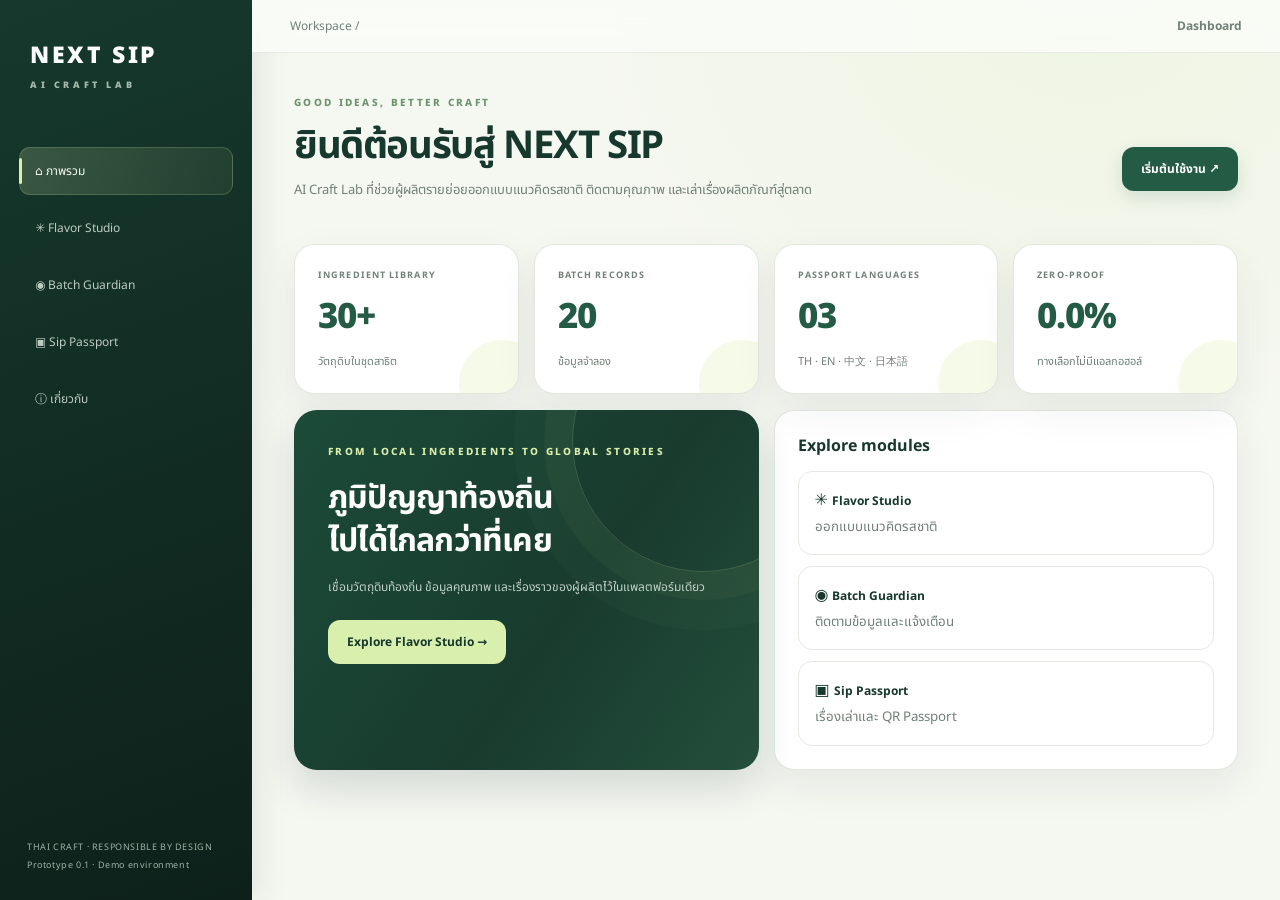
==== index.html @ 914b9687 "Load cloud-powered Batch Guardian module" ====
<!doctype html>
<html lang="th"><head><meta charset="utf-8"><meta name="viewport" content="width=device-width,initial-scale=1"><title>NEXT SIP — AI Craft Lab</title>
<style>
:root{--ink:#18352b;--green:#24513e;--lime:#d9edaa;--bg:#f3f5ef;--muted:#748178;--line:#e1e8df}*{box-sizing:border-box}body{margin:0;background:var(--bg);color:var(--ink);font-family:Inter,"Noto Sans Thai",system-ui,sans-serif}.layout{display:grid;grid-template-columns:230px 1fr;min-height:100vh}.side{background:#10251e;color:white;padding:26px 17px}.logo{font-weight:900;letter-spacing:2px;font-size:20px;padding:8px}.logo small{display:block;font-size:9px;color:#a7b9ad;letter-spacing:3px}.nav{margin-top:38px;display:grid;gap:8px}.nav button{border:0;background:none;color:#bdcbc1;text-align:left;padding:13px;border-radius:11px;cursor:pointer}.nav button.active,.nav button:hover{background:#29473a;color:white}.side p{font-size:10px;color:#8fa297;margin:60px 8px 0;line-height:1.8}.main{min-width:0}.top{padding:22px 34px;border-bottom:1px solid var(--line);background:#fafbf7;color:var(--muted);font-size:12px}.wrap{max-width:1250px;margin:auto;padding:32px}.page{display:none}.page.active{display:block}.eyebrow{font-size:10px;letter-spacing:2px;color:#789071;font-weight:800}.head{display:flex;justify-content:space-between;align-items:end;margin:8px 0 24px;gap:20px}.head h1{font-size:34px;margin:0;letter-spacing:-1px}.head p{font-size:12px;color:var(--muted);line-height:1.7}.btn{background:var(--green);color:white;border:0;border-radius:10px;padding:11px 16px;font-weight:700;font-size:12px;cursor:pointer}.btn.alt{background:white;color:var(--green);border:1px solid var(--line)}.grid{display:grid;gap:15px}.stats{grid-template-columns:repeat(4,1fr)}.two{grid-template-columns:1fr 1fr}.three{grid-template-columns:repeat(3,1fr)}.card{background:white;border:1px solid var(--line);border-radius:17px;padding:20px;box-shadow:0 10px 30px #173a2b08}.num{font-size:30px;font-weight:850;margin:9px 0}.muted{color:var(--muted);font-size:11px}.hero{background:#193d30;color:white;padding:28px;border-radius:18px;min-height:220px}.hero h2{font-size:28px;line-height:1.35}.hero p{color:#c2d1c7;font-size:12px;line-height:1.8}.hero .btn{background:var(--lime);color:var(--ink)}.modules{display:grid;gap:10px}.module{padding:14px;border:1px solid var(--line);border-radius:13px;cursor:pointer}.module b{font-size:13px}.module small{display:block;color:var(--muted);margin-top:5px}.field{display:grid;gap:7px;margin:13px 0}.field label{font-size:11px;font-weight:700}.field input,.field select,.field textarea{padding:11px;border:1px solid var(--line);border-radius:9px;background:#fbfcf9;font:inherit;font-size:12px;width:100%}.chips{display:flex;flex-wrap:wrap;gap:7px}.chip{border:1px solid var(--line);border-radius:30px;background:white;padding:8px 11px;font-size:11px;cursor:pointer}.chip.on{background:#eaf3df;border-color:#a8c58e}.concept{border:1px solid var(--line);border-radius:14px;padding:16px;background:white}.concept h3{margin:10px 0}.tag{font-size:9px;background:#eef4e8;color:#456447;padding:5px 8px;border-radius:20px}.note{background:#faf5e8;border:1px solid #eee2c3;border-radius:10px;padding:12px;font-size:10px;line-height:1.7;color:#76643b;margin-top:13px}.table{width:100%;border-collapse:collapse;font-size:11px}.table th,.table td{padding:12px 8px;border-bottom:1px solid var(--line);text-align:left}.table th{color:var(--muted)}.ok,.warn{border-radius:20px;padding:5px 8px;font-size:9px}.ok{background:#e7f3e5;color:#376b3c}.warn{background:#fff0dd;color:#966327}.radar{width:100%;max-width:320px}.passport{max-width:480px;border:1px solid var(--line);border-radius:16px;overflow:hidden;background:white}.cover{background:#193d30;color:white;padding:24px}.body{padding:20px}.qr{width:125px;height:125px}.result{margin-top:12px;padding:13px;border-radius:10px;font-size:11px;line-height:1.7}.bad{background:#fff0e8;color:#934b31}.good{background:#e9f4e6;color:#37663b}
@media(max-width:850px){.layout{grid-template-columns:1fr}.side{padding:12px 15px}.nav{display:flex;flex-wrap:wrap;margin-top:10px}.nav button{padding:9px;font-size:11px}.side p{display:none}.wrap{padding:22px 15px}.stats{grid-template-columns:repeat(2,1fr)}.two,.three{grid-template-columns:1fr}.head{display:block}.head h1{font-size:28px}}@media(max-width:450px){.top{padding:15px}.num{font-size:24px}}
</style><link rel="stylesheet" href="style.css"></head><body><div class="layout"><aside class="side"><div class="logo">NEXT SIP<small>AI CRAFT LAB</small></div><nav class="nav"><button class="active" data-page="home">⌂ ภาพรวม</button><button data-page="flavor">✳ Flavor Studio</button><button data-page="batch">◉ Batch Guardian</button><button data-page="passport">▣ Sip Passport</button><button data-page="about">ⓘ เกี่ยวกับ</button></nav><p>THAI CRAFT · RESPONSIBLE BY DESIGN<br>Prototype 0.1 · Demo environment</p></aside><main class="main"><div class="top">Workspace / <b id="crumb">Dashboard</b></div><div class="wrap">
<section class="page active" id="home"><div class="eyebrow">GOOD IDEAS, BETTER CRAFT</div><div class="head"><div><h1>ยินดีต้อนรับสู่ NEXT SIP</h1><p>AI Craft Lab ที่ช่วยผู้ผลิตรายย่อยออกแบบแนวคิดรสชาติ ติดตามคุณภาพ และเล่าเรื่องผลิตภัณฑ์สู่ตลาด</p></div><button class="btn" onclick="go('flavor')">เริ่มต้นใช้งาน ↗</button></div><div class="grid stats"><div class="card"><div class="muted">Ingredient library</div><div class="num">30+</div><div class="muted">วัตถุดิบในชุดสาธิต</div></div><div class="card"><div class="muted">Batch records</div><div class="num">20</div><div class="muted">ข้อมูลจำลอง</div></div><div class="card"><div class="muted">Passport languages</div><div class="num">03</div><div class="muted">TH · EN · 中文 · 日本語</div></div><div class="card"><div class="muted">Zero-proof</div><div class="num">0.0%</div><div class="muted">ทางเลือกไม่มีแอลกอฮอล์</div></div></div><div class="grid two" style="margin-top:16px"><div class="hero"><div class="eyebrow" style="color:#d9edaa">FROM LOCAL INGREDIENTS TO GLOBAL STORIES</div><h2>ภูมิปัญญาท้องถิ่น<br>ไปได้ไกลกว่าที่เคย</h2><p>เชื่อมวัตถุดิบท้องถิ่น ข้อมูลคุณภาพ และเรื่องราวของผู้ผลิตไว้ในแพลตฟอร์มเดียว</p><button class="btn" onclick="go('flavor')">Explore Flavor Studio →</button></div><div class="card"><b>Explore modules</b><div class="modules" style="margin-top:13px"><div class="module" onclick="go('flavor')">✳ <b>Flavor Studio</b><small>ออกแบบแนวคิดรสชาติ</small></div><div class="module" onclick="go('batch')">◉ <b>Batch Guardian</b><small>ติดตามข้อมูลและแจ้งเตือน</small></div><div class="module" onclick="go('passport')">▣ <b>Sip Passport</b><small>เรื่องเล่าและ QR Passport</small></div></div></div></div></section>
<section class="page" id="flavor"><div class="eyebrow">01 / AI FLAVOR DESIGNER</div><div class="head"><div><h1>Flavor Studio</h1><p>เลือกวัตถุดิบท้องถิ่นและตลาดเป้าหมาย เพื่อสำรวจแนวคิดรสชาติ 3 รูปแบบ</p></div></div><div class="grid two"><div class="card"><b>① เลือกวัตถุดิบ</b><p class="muted">เลือกได้หลายรายการ</p><div class="chips" id="ingredients"></div><div class="field"><label>ตลาดเป้าหมาย</label><select id="market"><option>โรงแรมและร้านอาหารพรีเมียม</option><option>นักท่องเที่ยวต่างชาติ</option><option>ผู้สนใจเครื่องดื่ม Zero-proof</option><option>ร้าน Craft และ Specialty</option></select></div><div class="field"><label>คาแรกเตอร์รสชาติ (ไม่บังคับ)</label><input id="goal" placeholder="เช่น สดชื่น หอมสมุนไพร"></div><button class="btn" id="generate">สร้าง 3 Flavor Concepts</button><div class="note">นี่คือการจำลองแนวคิดด้วยกฎและข้อมูลตัวอย่าง ยังไม่ได้เชื่อม FlavorDB หรือ LLM และไม่ใช่สูตรสำหรับการผลิต</div></div><div class="card"><b>Flavor Radar</b><p class="muted">มิติรสชาติของ Concept ที่เลือก</p><div id="radar" style="text-align:center;padding:18px">สร้าง Concept เพื่อดู Radar</div></div></div><div class="grid three" id="concepts" style="margin-top:15px"></div>
<div class="card" id="savedFlavor" style="margin-top:15px"><div style="display:flex;justify-content:space-between;gap:12px;align-items:center;flex-wrap:wrap"><div><b>My Flavor Library</b><p class="muted">แนวคิดรสชาติที่คุณบันทึกไว้ในบัญชี NEXT SIP</p></div><span class="tag" id="flavorCloudStatus">กำลังเชื่อมต่อ Cloud...</span></div><div id="savedFlavorList" class="grid three" style="margin-top:14px"><p class="muted">กำลังโหลดข้อมูล...</p></div><p class="muted" id="flavorSaveMessage" aria-live="polite" style="margin-top:10px"></p></div></section>
<section class="page" id="batch"><div class="eyebrow">02 / FERMENTATION COPILOT</div><div class="head"><div><h1>Batch Guardian</h1><p>สร้างรอบการผลิต บันทึกข้อมูลคุณภาพ และติดตามประวัติของแต่ละ Batch</p><p id="batchCloudStatus" class="muted">กำลังเชื่อมต่อ Supabase Cloud...</p></div><button class="btn" id="showCreateBatch">＋ สร้าง Batch ใหม่</button></div>
<div class="grid stats"><div class="card"><div class="muted">Batch ทั้งหมด</div><div class="num" id="batchTotal">0</div><div class="muted">รอบการผลิตที่บันทึกในอุปกรณ์นี้</div></div><div class="card"><div class="muted">กำลังดำเนินการ</div><div class="num" id="batchActive">0</div></div><div class="card"><div class="muted">ต้องตรวจสอบ</div><div class="num" id="batchFlagged">0</div></div><div class="card"><div class="muted">การจัดเก็บ</div><div class="num" style="font-size:18px">Cloud</div><div class="muted">Supabase · บัญชีผู้ใช้</div></div></div>
<div class="grid two" style="margin-top:15px">
<div class="card" id="createPanel" hidden><b>สร้างรอบการผลิตใหม่</b><p class="muted">Batch ID จะถูกสร้างให้อัตโนมัติเมื่อบันทึก</p><form id="createBatchForm">
<div class="field"><label for="batchProduct">ชื่อผลิตภัณฑ์ *</label><input id="batchProduct" required maxlength="100" placeholder="เช่น น้ำตาลโตนดหมัก"></div>
<div class="field"><label for="batchRecipe">สูตร / รุ่นสูตร</label><input id="batchRecipe" maxlength="100" placeholder="เช่น สูตรทดลอง A"></div>
<div class="field"><label for="batchDate">วันที่เริ่มผลิต *</label><input id="batchDate" type="date" required></div>
<div class="field"><label for="batchOwner">ผู้รับผิดชอบ</label><input id="batchOwner" maxlength="80" placeholder="ชื่อผู้บันทึก"></div>
<button class="btn" type="submit">บันทึกและสร้าง Batch ID</button> <button class="btn alt" type="button" id="cancelCreate">ยกเลิก</button>
</form></div>
<div class="card" id="recordPanel"><b>บันทึกค่าการผลิต</b><p class="muted">เลือก Batch แล้วกรอกค่าที่วัดได้จริง</p><form id="recordForm">
<div class="field"><label for="recordBatch">Batch ที่ต้องการบันทึก *</label><select id="recordBatch" required><option value="">ยังไม่มี Batch — สร้าง Batch ก่อน</option></select></div>
<div class="field"><label for="recordPH">pH</label><input id="recordPH" type="number" min="0" max="14" step="0.01" placeholder="เช่น 3.65"></div>
<div class="field"><label for="recordBrix">°Brix</label><input id="recordBrix" type="number" min="0" max="100" step="0.1" placeholder="เช่น 12.5"></div>
<div class="field"><label for="recordTemp">อุณหภูมิ (°C)</label><input id="recordTemp" type="number" min="-20" max="100" step="0.1" placeholder="เช่น 28.0"></div>
<div class="field"><label for="recordNote">หมายเหตุ / สิ่งที่สังเกตพบ</label><textarea id="recordNote" rows="2" maxlength="500" placeholder="บันทึกสิ่งที่พบระหว่างการผลิต"></textarea></div>
<label style="font-size:11px;display:flex;gap:8px;align-items:center;margin:10px 0"><input id="recordFlag" type="checkbox"> ทำเครื่องหมายว่า Batch นี้ต้องตรวจสอบเพิ่มเติม</label>
<button class="btn" type="submit">บันทึกค่าการวัด</button></form></div></div>
<div class="card" style="margin-top:15px"><div style="display:flex;justify-content:space-between;gap:12px;align-items:center;flex-wrap:wrap"><div><b>รายการ Batch</b><p class="muted">เลือก Batch เพื่อดูข้อมูลและประวัติการวัด</p></div><div class="field" style="min-width:160px;margin:0"><select id="batchFilter"><option value="all">ทุกสถานะ</option><option value="active">กำลังดำเนินการ</option><option value="completed">เสร็จสิ้น</option><option value="flagged">ต้องตรวจสอบ</option></select></div></div><div style="overflow:auto;margin-top:12px"><table class="table"><thead><tr><th>Batch ID</th><th>ผลิตภัณฑ์</th><th>วันที่เริ่ม</th><th>pH ล่าสุด</th><th>°Brix ล่าสุด</th><th>อุณหภูมิล่าสุด</th><th>สถานะ</th><th>ดูข้อมูล</th></tr></thead><tbody id="rows"></tbody></table></div><div id="emptyBatches" class="note">ยังไม่มีข้อมูล Batch เริ่มต้นโดยกด “สร้าง Batch ใหม่” ข้อมูลจะถูกบันทึกบน Supabase Cloud</div></div>
<div class="grid two" style="margin-top:15px"><div class="card"><b>ประวัติค่าที่บันทึก</b><p class="muted" id="historyTitle">เลือก Batch จากรายการเพื่อดูประวัติ</p><div style="overflow:auto"><table class="table"><thead><tr><th>วันและเวลา</th><th>pH</th><th>°Brix</th><th>°C</th><th>หมายเหตุ</th></tr></thead><tbody id="historyRows"></tbody></table></div></div><div class="card"><b>Batch details</b><div id="batchDetails" class="muted" style="margin-top:12px">ยังไม่ได้เลือก Batch</div><div id="batchActions" style="margin-top:12px"></div></div></div>
<div class="note">ข้อมูลจะคงอยู่ในเบราว์เซอร์และอุปกรณ์นี้เท่านั้น ยังไม่มีระบบบัญชีผู้ใช้หรือฐานข้อมูล Cloud จึงไม่ควรใช้เป็นบันทึกการผลิตหลัก จนกว่าจะเชื่อมต่อ Supabase และกำหนดสิทธิ์ผู้ใช้ การแจ้งเตือนในรุ่นนี้อาศัยการทำเครื่องหมายโดยผู้ใช้ ไม่ใช่ AI และไม่ใช่การรับรองความปลอดภัยของผลิตภัณฑ์</div></section>
<section class="page" id="passport"><div class="eyebrow">03 / STORY · TRACEABILITY · B2B</div><div class="head"><div><h1>Sip Passport</h1><p>สร้างหน้าข้อมูลผลิตภัณฑ์ดิจิทัลหลายภาษา พร้อม QR ตัวอย่าง</p></div></div><div class="grid two"><div class="card"><b>Product information</b><div class="field"><label>ชื่อผลิตภัณฑ์</label><input id="pname" value="Toddy Zero"></div><div class="field"><label>แหล่งผลิต</label><input id="origin" value="เพชรบุรี ประเทศไทย"></div><div class="field"><label>วัตถุดิบ</label><input id="pingredients" value="น้ำตาลโตนด, ตะไคร้, ผิวมะกรูด"></div><div class="field"><label>Batch reference</label><input id="pref" value="DEMO-014"></div><div class="field"><label>เรื่องราวผลิตภัณฑ์</label><textarea id="story" rows="4">แนวคิดผลิตภัณฑ์ที่ได้รับแรงบันดาลใจจากวัตถุดิบท้องถิ่นเพชรบุรี ถ่ายทอดกลิ่นหอมของตาลโตนดและสมุนไพรไทย</textarea></div><button class="btn" id="make">อัปเดต Passport</button></div><div><div class="chips" id="languages"><button class="chip on" data-lang="th">ไทย</button><button class="chip" data-lang="en">English</button><button class="chip" data-lang="zh">中文</button><button class="chip" data-lang="ja">日本語</button></div><div class="passport" style="margin-top:12px"><div class="cover"><div class="eyebrow" style="color:#d9edaa">THAI CRAFT · DIGITAL PASSPORT</div><h2 id="vname">Toddy Zero</h2><span id="vorigin">เพชรบุรี ประเทศไทย</span></div><div class="body"><div style="display:flex;justify-content:space-between;gap:10px;align-items:center"><div><div class="muted" id="ilabel">วัตถุดิบ</div><p id="ving">น้ำตาลโตนด, ตะไคร้, ผิวมะกรูด</p><div class="muted" id="blabel">รหัส Batch</div><b id="vref">DEMO-014</b></div><img class="qr" id="qr" alt="QR preview"></div><hr style="border:0;border-top:1px solid #e1e8df;margin:16px 0"><div class="muted">OUR STORY</div><p id="vstory" style="font-size:12px;line-height:1.8"></p></div></div><p class="muted">QR นี้เป็น URL ตัวอย่าง ต้องเผยแพร่หน้า Passport จริงก่อนนำไปใช้</p></div></div><div class="card" style="margin-top:15px"><b>Compliance Guard</b><p class="muted">ตรวจคำเชิญชวนให้ดื่มและการกล่าวอ้างสุขภาพเบื้องต้น</p><div class="field"><label>ข้อความที่ต้องการตรวจ</label><textarea id="guardText" rows="3">เครื่องดื่มสูตรพิเศษ ดื่มแล้วสุขภาพดี ชวนเพื่อนมาดื่มกัน</textarea></div><button class="btn" id="check">ตรวจข้อความ</button><div id="guardResult"></div><div class="note">ระบบนี้ใช้ keyword screening เท่านั้น ไม่ใช่คำรับรองทางกฎหมาย ควรให้ผู้เชี่ยวชาญตรวจสอบก่อนเผยแพร่</div></div></section>
<section class="page" id="about"><div class="eyebrow">ABOUT NEXT SIP</div><div class="head"><div><h1>AI Craft Lab for Thai Makers</h1><p>เครื่องมือดิจิทัลเพื่อช่วยผู้ผลิตรายย่อยด้านแนวคิดผลิตภัณฑ์ ข้อมูลคุณภาพ และการสื่อสารกับผู้ซื้อ</p></div></div><div class="grid two"><div class="card"><h2>Our mission</h2><p class="muted">เปลี่ยนความรู้เฉพาะทางให้เข้าถึงได้ง่ายขึ้น เชื่อมวัตถุดิบท้องถิ่น ข้อมูลกระบวนการ และเรื่องราวของผู้ผลิต</p></div><div class="card"><h2>Responsible by design</h2><p class="muted">AI ช่วยเสนอ มนุษย์เป็นผู้ตัดสินใจ ไม่ใช้แทนผู้เชี่ยวชาญหรือผลตรวจแล็บ และไม่สร้างข้อความเชิญชวนให้ดื่ม</p></div></div><div class="card" style="margin-top:15px"><b>Prototype status</b><ul class="muted" style="line-height:2.2"><li>Flavor Studio — rule-based demo + radar</li><li>Batch Guardian — สร้าง Batch ID อัตโนมัติ + บันทึกค่าจากผู้ใช้ใน Browser</li><li>Sip Passport — multilingual preview + QR demo</li><li>Compliance Guard — keyword screening</li></ul><div class="note">ยังไม่ได้เชื่อม LLM, RAG, FlavorDB, ML, Supabase, LINE OA หรือ IoT จริง ข้อมูล Batch รุ่นนี้เก็บเฉพาะใน Browser</div></div></section>
</div></main></div>
<script>
const $=s=>document.querySelector(s);function go(id){document.querySelectorAll(".page").forEach(x=>x.classList.toggle("active",x.id===id));document.querySelectorAll("[data-page]").forEach(x=>x.classList.toggle("active",x.dataset.page===id));$("#crumb").textContent=({home:"Dashboard",flavor:"Flavor Studio",batch:"Batch Guardian",passport:"Sip Passport",about:"About"})[id];window.scrollTo(0,0)}document.querySelectorAll("[data-page]").forEach(x=>x.onclick=()=>go(x.dataset.page));
const items=["น้ำตาลโตนด","ข้าวเหนียว","ตะไคร้","ผิวมะกรูด","มะม่วง","สับปะรด","กระเจี๊ยบ","ขิง","ใบเตย","มะพร้าว","ลิ้นจี่","มะขาม"];let chosen=new Set(["น้ำตาลโตนด","ตะไคร้","ผิวมะกรูด"]),cs=[];function drawItems(){$("#ingredients").innerHTML=items.map(x=>'<button class="chip '+(chosen.has(x)?"on":"")+'" data-i="'+x+'">'+x+"</button>").join("");document.querySelectorAll("[data-i]").forEach(b=>b.onclick=()=>{chosen.has(b.dataset.i)?chosen.delete(b.dataset.i):chosen.add(b.dataset.i);drawItems()})}drawItems();
const dims={"น้ำตาลโตนด":[2,2,1,5,1,1],"ข้าวเหนียว":[1,1,1,3,1,1],"ตะไคร้":[1,2,5,1,3,2],"ผิวมะกรูด":[2,2,5,1,3,2],"มะม่วง":[5,1,1,4,3,1],"สับปะรด":[5,1,1,3,5,1],"กระเจี๊ยบ":[2,2,1,2,5,1],"ขิง":[1,1,4,1,2,5],"ใบเตย":[1,5,3,3,1,1],"มะพร้าว":[2,1,1,4,1,1],"ลิ้นจี่":[5,4,1,4,2,1],"มะขาม":[2,1,1,2,5,1]};
function radar(v){let labels=["Fruity","Floral","Herbal","Sweet","Acidic","Spicy"],cx=150,cy=100,r=72,s='<svg class="radar" viewBox="0 0 300 205">';for(let n=1;n<=5;n++){let p=labels.map((_,i)=>{let a=(-90+i*60)*Math.PI/180;return (cx+Math.cos(a)*r*n/5)+","+(cy+Math.sin(a)*r*n/5)}).join(" ");s+='<polygon points="'+p+'" fill="none" stroke="#dfe7dc"/>'}let p=v.map((x,i)=>{let a=(-90+i*60)*Math.PI/180;return (cx+Math.cos(a)*r*x/5)+","+(cy+Math.sin(a)*r*x/5)}).join(" ");s+='<polygon points="'+p+'" fill="#a8c98a66" stroke="#4d8054" stroke-width="2"/>';labels.forEach((x,i)=>{let a=(-90+i*60)*Math.PI/180;s+='<text x="'+(cx+Math.cos(a)*r*1.25)+'" y="'+(cy+Math.sin(a)*r*1.25)+'" text-anchor="middle" font-size="9" fill="#718078">'+x+"</text>"});return s+"</svg>"}
$("#generate").onclick=()=>{if(!chosen.size)return alert("เลือกวัตถุดิบก่อนครับ");let base=[0,0,0,0,0,0];[...chosen].forEach(x=>(dims[x]||[2,2,2,2,2,2]).forEach((n,i)=>base[i]+=n));base=base.map(x=>Math.max(1,Math.min(5,Math.round(x/chosen.size))));let vs=[["Local Signature","FULL CONCEPT","คงเอกลักษณ์วัตถุดิบและสำรวจความสมดุล",[0,0,0,0,0,0]],["Bright & Balanced","LOW-INTENSITY CONCEPT","เน้นความสดชื่นและความสมดุลของกลิ่น",[1,0,0,-1,1,0]],["Botanical Zero","ZERO-PROOF CONCEPT","เน้นมิติสมุนไพรและความเปรี้ยวในแนวคิดไม่มีแอลกอฮอล์",[0,1,1,-1,1,0]]];cs=vs.map(v=>({...v,score:base.map((n,i)=>Math.max(1,Math.min(5,n+v[3][i])))}));window.NEXTSIP_FLAVOR_CONCEPTS=cs;window.NEXTSIP_FLAVOR_INGREDIENTS=[...chosen];$("#concepts").innerHTML=cs.map((c,i)=>'<div class="concept"><span class="tag">'+c[1]+'</span><h3>'+c[0]+'</h3><p class="muted">'+c[2]+'</p><p class="muted">วัตถุดิบ: '+[...chosen].join(" · ")+'</p><button class="btn alt" onclick="showRadar('+i+')">ดู Flavor Radar</button> <button class="btn" type="button" data-save-concept="'+i+'">บันทึกแนวคิด</button></div>').join("");showRadar(0)};function showRadar(i){$("#radar").innerHTML=radar(cs[i].score)+'<p class="muted">Concept: '+cs[i][0]+"</p>"}
// Batch Guardian is powered by batch-guardian.js and Supabase Cloud.
 function passport(){let name=$("#pname").value,origin=$("#origin").value,ing=$("#pingredients").value,ref=$("#pref").value;$("#vname").textContent=name;$("#vorigin").textContent=origin;$("#ving").textContent=ing;$("#vref").textContent=ref;$("#vstory").textContent=$("#story").value;let url="https://nextsip.example/passport?product="+encodeURIComponent(name)+"&batch="+encodeURIComponent(ref);$("#qr").src="https://api.qrserver.com/v1/create-qr-code/?size=160x160&data="+encodeURIComponent(url)}$("#make").onclick=passport;passport();
let lang={th:["วัตถุดิบ","รหัส Batch","เพชรบุรี ประเทศไทย","แนวคิดผลิตภัณฑ์ที่ได้รับแรงบันดาลใจจากวัตถุดิบท้องถิ่น ถ่ายทอดเอกลักษณ์ของชุมชนและแหล่งผลิต"],en:["Ingredients","Batch reference","Phetchaburi, Thailand","A product concept inspired by local ingredients, highlighting its community and place of origin."],zh:["原料","批次编号","泰国碧武里府","灵感来自当地食材的产品概念，展现社区特色与产地故事。"],ja:["原材料","バッチ番号","タイ・ペッチャブリー","地域の食材から着想を得た製品コンセプト。地域と産地の個性を伝えます。"]};document.querySelectorAll("[data-lang]").forEach(b=>b.onclick=()=>{document.querySelectorAll("[data-lang]").forEach(x=>x.classList.toggle("on",x===b));let t=lang[b.dataset.lang];$("#ilabel").textContent=t[0];$("#blabel").textContent=t[1];$("#vorigin").textContent=t[2];$("#vstory").textContent=t[3]});
$("#check").onclick=()=>{let s=$("#guardText").value.toLowerCase(),drink=["ชวนดื่ม","ดื่มกัน","ดื่มเลย","ดื่มแล้ว","drink now","come drink"].some(x=>s.includes(x)),health=["สุขภาพดี","รักษาโรค","ป้องกันโรค","ลดน้ำหนัก","cure","health benefit","detox"].some(x=>s.includes(x)),a=[];if(drink)a.push("พบถ้อยคำที่อาจเชิญชวนให้ดื่ม");if(health)a.push("พบถ้อยคำที่อาจกล่าวอ้างด้านสุขภาพ");$("#guardResult").className="result "+(a.length?"bad":"good");$("#guardResult").innerHTML=a.length?"<b>ควรตรวจสอบก่อนเผยแพร่</b><br>"+a.join("<br>")+"<br>พิจารณาใช้ข้อความข้อเท็จจริงเกี่ยวกับวัตถุดิบและแหล่งผลิต":"ไม่พบคำสำคัญตามกฎพื้นฐาน แต่ไม่ได้รับรองว่าถูกกฎหมาย ควรตรวจทานก่อนเผยแพร่"};
</script><script type="module" src="./flavor-studio.js"></script><script type="module" src="./app-auth.js"></script></body></html>
---- style.css ----
/* NEXT SIP — visual system */
@import url('https://fonts.googleapis.com/css2?family=DM+Sans:wght@400;500;600;700;800&family=Noto+Sans+Thai:wght@400;500;600;700;800&display=swap');

:root {
  --ink:#17382d; --green:#245b45; --green-2:#39785a; --lime:#d9efad;
  --bg:#f5f7f1; --muted:#718078; --line:#e4eae1; --surface:#fff;
  --shadow:0 16px 42px rgba(25,61,46,.07); --radius:20px;
}
html { scroll-behavior:smooth; }
body { background:radial-gradient(ellipse at 85% 0%,rgba(217,239,173,.22),transparent 34%),var(--bg); }
button,input,select,textarea { font-family:inherit; }
button { transition:transform .18s ease,box-shadow .18s ease,background .18s ease,border-color .18s ease; }
button:focus-visible,input:focus-visible,select:focus-visible,textarea:focus-visible { outline:3px solid rgba(111,159,105,.3); outline-offset:2px; }
.layout { grid-template-columns:252px minmax(0,1fr); }
.side {
  position:sticky; top:0; height:100vh; padding:30px 19px;
  background:linear-gradient(160deg,#16392d 0%,#10271f 72%,#0d211a 100%);
  box-shadow:8px 0 32px rgba(13,33,26,.08);
}
.logo { font-size:23px; letter-spacing:2.6px; padding:9px 11px; }
.logo small { margin-top:5px; font-size:9px; letter-spacing:3.6px; }
.nav { margin-top:46px; gap:9px; }
.nav button { position:relative; padding:14px 15px; font-size:12px; border:1px solid transparent; transition:all .2s ease; }
.nav button:hover { background:rgba(255,255,255,.09); transform:translateX(3px); }
.nav button.active { color:#f5f9f2; background:linear-gradient(100deg,rgba(217,239,173,.19),rgba(217,239,173,.07)); border-color:rgba(217,239,173,.18); }
.nav button.active:before { content:""; position:absolute; left:-1px; top:10px; bottom:10px; width:3px; border-radius:5px; background:var(--lime); }
.side p { margin:0; position:absolute; left:27px; bottom:26px; font-size:9px; letter-spacing:.6px; line-height:2; color:#9eb2a5; }
.top { position:sticky; top:0; z-index:5; padding:17px 38px; background:rgba(250,252,247,.88); backdrop-filter:blur(14px); border-bottom:1px solid rgba(225,232,223,.8); }
.wrap { max-width:1360px; padding:42px 42px 64px; }
.eyebrow { letter-spacing:2.3px; font-size:10px; color:#6d936d; }
.head { margin:12px 0 28px; align-items:center; }
.head h1 { font-size:clamp(29px,3vw,40px); letter-spacing:-1.4px; line-height:1.2; }
.head p { max-width:670px; font-size:13px; line-height:1.9; margin-top:9px; }
.btn { border-radius:12px; padding:13px 19px; box-shadow:0 7px 18px rgba(36,91,69,.15); }
.btn:hover { transform:translateY(-2px); box-shadow:0 10px 22px rgba(36,91,69,.2); background:var(--green-2); }
.btn.alt { box-shadow:none; }
.btn.alt:hover { background:#f1f6ed; border-color:#b9cdb2; color:var(--green); }
.card { border:1px solid rgba(222,231,220,.9); border-radius:var(--radius); padding:23px; box-shadow:var(--shadow); transition:transform .2s ease,box-shadow .2s ease; }
.card:hover { box-shadow:0 19px 46px rgba(25,61,46,.1); }
.stats .card { position:relative; overflow:hidden; min-height:133px; }
.stats .card:after { content:""; position:absolute; width:86px; height:86px; right:-27px; bottom:-33px; border-radius:50%; background:rgba(217,239,173,.28); }
.stats .muted:first-child { text-transform:uppercase; letter-spacing:1.1px; font-size:9px; font-weight:700; }
.num { color:var(--green); font-size:35px; letter-spacing:-1px; }
.hero { position:relative; overflow:hidden; border-radius:23px; padding:34px; min-height:270px; background:linear-gradient(125deg,#1c4b38 0%,#183b2e 58%,#244f3b 100%); box-shadow:0 18px 38px rgba(23,56,45,.15); }
.hero:after { content:""; position:absolute; width:260px; height:260px; right:-75px; top:-100px; border:1px solid rgba(217,239,173,.18); border-radius:50%; box-shadow:0 0 0 28px rgba(217,239,173,.035),0 0 0 58px rgba(217,239,173,.025); }
.hero h2 { position:relative; z-index:1; font-size:clamp(26px,2.5vw,34px); letter-spacing:-.8px; margin:17px 0 10px; }
.hero p { position:relative; z-index:1; max-width:460px; font-size:12px; line-height:2; }
.hero .btn { position:relative; z-index:1; margin-top:9px; box-shadow:none; }
.hero .btn:hover { background:#e7f5ce; }
.modules { gap:11px; }
.module { padding:16px; border-radius:14px; transition:all .2s ease; }
.module:hover { border-color:#b9cdb2; background:#fbfdf8; transform:translateY(-2px); }
.module b { font-size:12px; }
.module small { line-height:1.6; }
.field { margin:16px 0; gap:8px; }
.field label { font-size:11px; color:#41594c; }
.field input,.field select,.field textarea { padding:13px 14px; border-radius:11px; border-color:#dfe7dc; background:#fbfcf9; color:var(--ink); font-size:12px; transition:border-color .2s,box-shadow .2s; }
.field input:focus,.field select:focus,.field textarea:focus { border-color:#8eb28a; box-shadow:0 0 0 4px rgba(142,178,138,.12); outline:0; }
.chips { gap:8px; }
.chip { padding:9px 13px; border-radius:999px; border-color:#e0e8dd; color:#486153; font-size:11px; }
.chip:hover { border-color:#a9c59d; background:#f5f9ef; }
.chip.on { background:#eaf3df; border-color:#a9c59d; color:#28563e; box-shadow:inset 0 0 0 1px rgba(169,197,157,.2); }
.concept { padding:19px; border-radius:17px; box-shadow:0 10px 26px rgba(25,61,46,.05); transition:transform .2s,box-shadow .2s; }
.concept:hover { transform:translateY(-4px); box-shadow:0 16px 32px rgba(25,61,46,.1); }
.concept h3 { color:var(--green); font-size:18px; letter-spacing:-.3px; }
.concept .muted { line-height:1.8; }
.tag { display:inline-block; letter-spacing:.7px; font-weight:800; }
.note { border-radius:13px; padding:14px 16px; line-height:1.9; }
.table { font-size:11px; }
.table th { font-size:10px; text-transform:uppercase; letter-spacing:.6px; }
.table td { padding:14px 9px; }
.table tbody tr:hover { background:#fafcf8; }
.ok,.warn { display:inline-block; padding:6px 10px; font-weight:700; }
.passport { border-radius:20px; box-shadow:var(--shadow); }
.cover { background:linear-gradient(135deg,#173e30,#2d6248); padding:28px; }
.cover h2 { font-size:25px; letter-spacing:-.5px; margin:13px 0 5px; }
.body { padding:24px; }
.qr { border:7px solid white; border-radius:10px; box-shadow:0 4px 16px rgba(0,0,0,.08); }
.result { border-radius:13px; padding:16px; }
#about .card h2 { color:var(--green); letter-spacing:-.6px; }
#about ul { padding-left:20px; }
#about li::marker { color:#79a16d; }
@media(max-width:1000px) {
  .layout { grid-template-columns:210px minmax(0,1fr); }
  .wrap { padding:32px 25px 50px; }
  .top { padding-inline:26px; }
  .side { padding-inline:14px; }
}
@media(max-width:850px) {
  .layout { display:block; }
  .side { position:relative; height:auto; padding:16px; }
  .logo { padding:4px 8px; }
  .nav { margin-top:13px; gap:6px; }
  .nav button { padding:10px 12px; }
  .side p { display:none; }
  .top { position:relative; padding:13px 18px; }
  .wrap { padding:27px 17px 45px; }
}
@media(max-width:520px) {
  .nav { display:grid; grid-template-columns:repeat(2,minmax(0,1fr)); }
  .nav button { text-align:center; font-size:10px; }
  .head h1 { font-size:27px; }
  .hero { padding:25px; min-height:250px; }
  .card { padding:18px; }
  .stats { gap:10px; }
  .stats .card { min-height:118px; }
  .num { font-size:29px; }
}
@media(prefers-reduced-motion:reduce) {
  *,*::before,*::after { scroll-behavior:auto!important; transition:none!important; animation:none!important; }
}
/* Authentication guard and signed-in account controls */
.auth-pending { visibility:hidden; }
.top { display:flex; justify-content:space-between; align-items:center; gap:14px; flex-wrap:wrap; }
.account-bar { display:flex; justify-content:flex-end; align-items:center; gap:12px; flex-wrap:wrap; }
.account-email { color:var(--ink); font-size:11px; }
.account-logout { padding:7px 11px; border:1px solid var(--line); border-radius:9px; background:#fff; color:var(--green); font:inherit; font-size:11px; cursor:pointer; }
.account-logout:disabled { opacity:.6; }
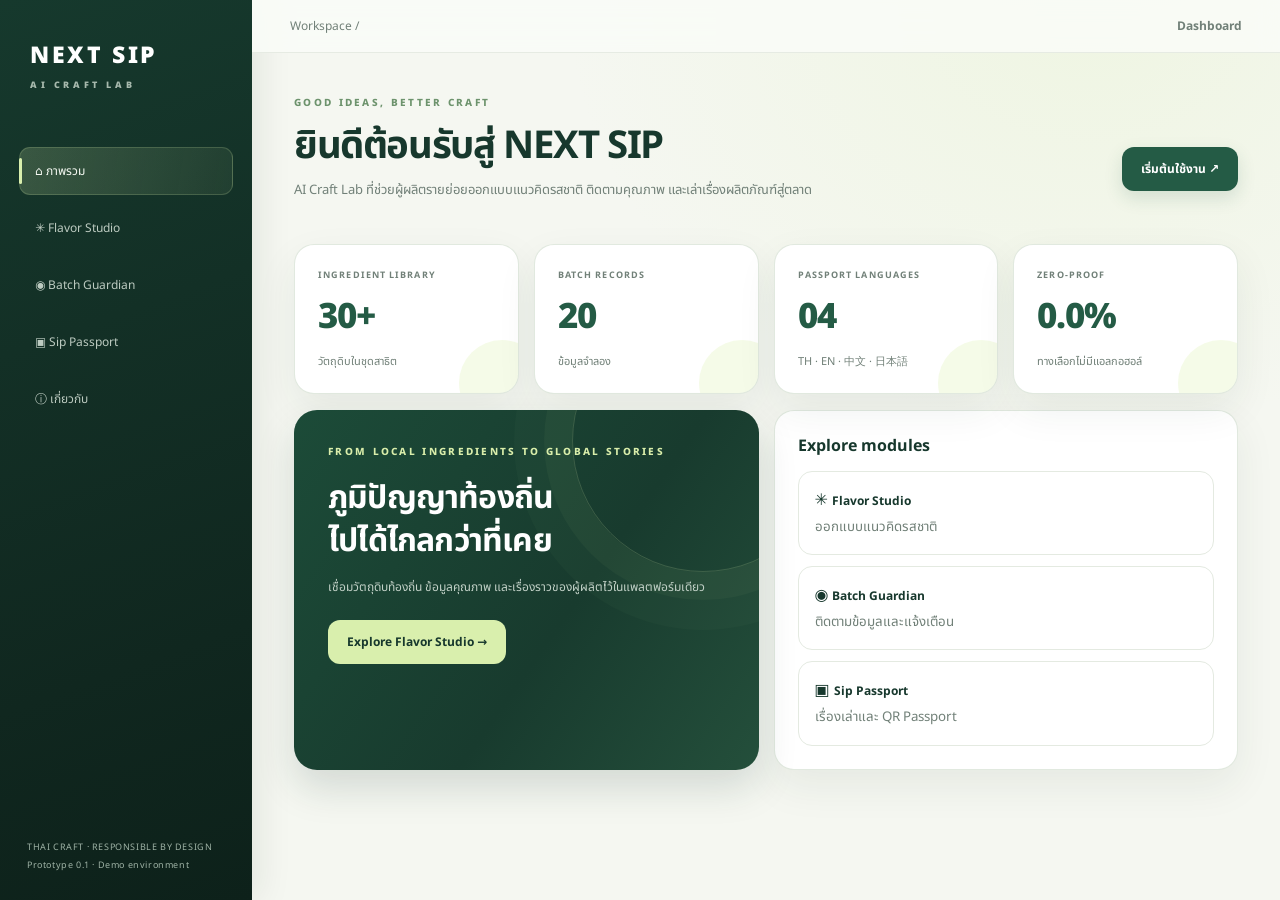
==== commit edf00fbb: "Correct Passport language count to four in overview" ====
--- a/index.html
+++ b/index.html
@@ -4,7 +4,7 @@
 :root{--ink:#18352b;--green:#24513e;--lime:#d9edaa;--bg:#f3f5ef;--muted:#748178;--line:#e1e8df}*{box-sizing:border-box}body{margin:0;background:var(--bg);color:var(--ink);font-family:Inter,"Noto Sans Thai",system-ui,sans-serif}.layout{display:grid;grid-template-columns:230px 1fr;min-height:100vh}.side{background:#10251e;color:white;padding:26px 17px}.logo{font-weight:900;letter-spacing:2px;font-size:20px;padding:8px}.logo small{display:block;font-size:9px;color:#a7b9ad;letter-spacing:3px}.nav{margin-top:38px;display:grid;gap:8px}.nav button{border:0;background:none;color:#bdcbc1;text-align:left;padding:13px;border-radius:11px;cursor:pointer}.nav button.active,.nav button:hover{background:#29473a;color:white}.side p{font-size:10px;color:#8fa297;margin:60px 8px 0;line-height:1.8}.main{min-width:0}.top{padding:22px 34px;border-bottom:1px solid var(--line);background:#fafbf7;color:var(--muted);font-size:12px}.wrap{max-width:1250px;margin:auto;padding:32px}.page{display:none}.page.active{display:block}.eyebrow{font-size:10px;letter-spacing:2px;color:#789071;font-weight:800}.head{display:flex;justify-content:space-between;align-items:end;margin:8px 0 24px;gap:20px}.head h1{font-size:34px;margin:0;letter-spacing:-1px}.head p{font-size:12px;color:var(--muted);line-height:1.7}.btn{background:var(--green);color:white;border:0;border-radius:10px;padding:11px 16px;font-weight:700;font-size:12px;cursor:pointer}.btn.alt{background:white;color:var(--green);border:1px solid var(--line)}.grid{display:grid;gap:15px}.stats{grid-template-columns:repeat(4,1fr)}.two{grid-template-columns:1fr 1fr}.three{grid-template-columns:repeat(3,1fr)}.card{background:white;border:1px solid var(--line);border-radius:17px;padding:20px;box-shadow:0 10px 30px #173a2b08}.num{font-size:30px;font-weight:850;margin:9px 0}.muted{color:var(--muted);font-size:11px}.hero{background:#193d30;color:white;padding:28px;border-radius:18px;min-height:220px}.hero h2{font-size:28px;line-height:1.35}.hero p{color:#c2d1c7;font-size:12px;line-height:1.8}.hero .btn{background:var(--lime);color:var(--ink)}.modules{display:grid;gap:10px}.module{padding:14px;border:1px solid var(--line);border-radius:13px;cursor:pointer}.module b{font-size:13px}.module small{display:block;color:var(--muted);margin-top:5px}.field{display:grid;gap:7px;margin:13px 0}.field label{font-size:11px;font-weight:700}.field input,.field select,.field textarea{padding:11px;border:1px solid var(--line);border-radius:9px;background:#fbfcf9;font:inherit;font-size:12px;width:100%}.chips{display:flex;flex-wrap:wrap;gap:7px}.chip{border:1px solid var(--line);border-radius:30px;background:white;padding:8px 11px;font-size:11px;cursor:pointer}.chip.on{background:#eaf3df;border-color:#a8c58e}.concept{border:1px solid var(--line);border-radius:14px;padding:16px;background:white}.concept h3{margin:10px 0}.tag{font-size:9px;background:#eef4e8;color:#456447;padding:5px 8px;border-radius:20px}.note{background:#faf5e8;border:1px solid #eee2c3;border-radius:10px;padding:12px;font-size:10px;line-height:1.7;color:#76643b;margin-top:13px}.table{width:100%;border-collapse:collapse;font-size:11px}.table th,.table td{padding:12px 8px;border-bottom:1px solid var(--line);text-align:left}.table th{color:var(--muted)}.ok,.warn{border-radius:20px;padding:5px 8px;font-size:9px}.ok{background:#e7f3e5;color:#376b3c}.warn{background:#fff0dd;color:#966327}.radar{width:100%;max-width:320px}.passport{max-width:480px;border:1px solid var(--line);border-radius:16px;overflow:hidden;background:white}.cover{background:#193d30;color:white;padding:24px}.body{padding:20px}.qr{width:125px;height:125px}.result{margin-top:12px;padding:13px;border-radius:10px;font-size:11px;line-height:1.7}.bad{background:#fff0e8;color:#934b31}.good{background:#e9f4e6;color:#37663b}
 @media(max-width:850px){.layout{grid-template-columns:1fr}.side{padding:12px 15px}.nav{display:flex;flex-wrap:wrap;margin-top:10px}.nav button{padding:9px;font-size:11px}.side p{display:none}.wrap{padding:22px 15px}.stats{grid-template-columns:repeat(2,1fr)}.two,.three{grid-template-columns:1fr}.head{display:block}.head h1{font-size:28px}}@media(max-width:450px){.top{padding:15px}.num{font-size:24px}}
 </style><link rel="stylesheet" href="style.css"></head><body><div class="layout"><aside class="side"><div class="logo">NEXT SIP<small>AI CRAFT LAB</small></div><nav class="nav"><button class="active" data-page="home">⌂ ภาพรวม</button><button data-page="flavor">✳ Flavor Studio</button><button data-page="batch">◉ Batch Guardian</button><button data-page="passport">▣ Sip Passport</button><button data-page="about">ⓘ เกี่ยวกับ</button></nav><p>THAI CRAFT · RESPONSIBLE BY DESIGN<br>Prototype 0.1 · Demo environment</p></aside><main class="main"><div class="top">Workspace / <b id="crumb">Dashboard</b></div><div class="wrap">
-<section class="page active" id="home"><div class="eyebrow">GOOD IDEAS, BETTER CRAFT</div><div class="head"><div><h1>ยินดีต้อนรับสู่ NEXT SIP</h1><p>AI Craft Lab ที่ช่วยผู้ผลิตรายย่อยออกแบบแนวคิดรสชาติ ติดตามคุณภาพ และเล่าเรื่องผลิตภัณฑ์สู่ตลาด</p></div><button class="btn" onclick="go('flavor')">เริ่มต้นใช้งาน ↗</button></div><div class="grid stats"><div class="card"><div class="muted">Ingredient library</div><div class="num">30+</div><div class="muted">วัตถุดิบในชุดสาธิต</div></div><div class="card"><div class="muted">Batch records</div><div class="num">20</div><div class="muted">ข้อมูลจำลอง</div></div><div class="card"><div class="muted">Passport languages</div><div class="num">03</div><div class="muted">TH · EN · 中文 · 日本語</div></div><div class="card"><div class="muted">Zero-proof</div><div class="num">0.0%</div><div class="muted">ทางเลือกไม่มีแอลกอฮอล์</div></div></div><div class="grid two" style="margin-top:16px"><div class="hero"><div class="eyebrow" style="color:#d9edaa">FROM LOCAL INGREDIENTS TO GLOBAL STORIES</div><h2>ภูมิปัญญาท้องถิ่น<br>ไปได้ไกลกว่าที่เคย</h2><p>เชื่อมวัตถุดิบท้องถิ่น ข้อมูลคุณภาพ และเรื่องราวของผู้ผลิตไว้ในแพลตฟอร์มเดียว</p><button class="btn" onclick="go('flavor')">Explore Flavor Studio →</button></div><div class="card"><b>Explore modules</b><div class="modules" style="margin-top:13px"><div class="module" onclick="go('flavor')">✳ <b>Flavor Studio</b><small>ออกแบบแนวคิดรสชาติ</small></div><div class="module" onclick="go('batch')">◉ <b>Batch Guardian</b><small>ติดตามข้อมูลและแจ้งเตือน</small></div><div class="module" onclick="go('passport')">▣ <b>Sip Passport</b><small>เรื่องเล่าและ QR Passport</small></div></div></div></div></section>
+<section class="page active" id="home"><div class="eyebrow">GOOD IDEAS, BETTER CRAFT</div><div class="head"><div><h1>ยินดีต้อนรับสู่ NEXT SIP</h1><p>AI Craft Lab ที่ช่วยผู้ผลิตรายย่อยออกแบบแนวคิดรสชาติ ติดตามคุณภาพ และเล่าเรื่องผลิตภัณฑ์สู่ตลาด</p></div><button class="btn" onclick="go('flavor')">เริ่มต้นใช้งาน ↗</button></div><div class="grid stats"><div class="card"><div class="muted">Ingredient library</div><div class="num">30+</div><div class="muted">วัตถุดิบในชุดสาธิต</div></div><div class="card"><div class="muted">Batch records</div><div class="num">20</div><div class="muted">ข้อมูลจำลอง</div></div><div class="card"><div class="muted">Passport languages</div><div class="num">04</div><div class="muted">TH · EN · 中文 · 日本語</div></div><div class="card"><div class="muted">Zero-proof</div><div class="num">0.0%</div><div class="muted">ทางเลือกไม่มีแอลกอฮอล์</div></div></div><div class="grid two" style="margin-top:16px"><div class="hero"><div class="eyebrow" style="color:#d9edaa">FROM LOCAL INGREDIENTS TO GLOBAL STORIES</div><h2>ภูมิปัญญาท้องถิ่น<br>ไปได้ไกลกว่าที่เคย</h2><p>เชื่อมวัตถุดิบท้องถิ่น ข้อมูลคุณภาพ และเรื่องราวของผู้ผลิตไว้ในแพลตฟอร์มเดียว</p><button class="btn" onclick="go('flavor')">Explore Flavor Studio →</button></div><div class="card"><b>Explore modules</b><div class="modules" style="margin-top:13px"><div class="module" onclick="go('flavor')">✳ <b>Flavor Studio</b><small>ออกแบบแนวคิดรสชาติ</small></div><div class="module" onclick="go('batch')">◉ <b>Batch Guardian</b><small>ติดตามข้อมูลและแจ้งเตือน</small></div><div class="module" onclick="go('passport')">▣ <b>Sip Passport</b><small>เรื่องเล่าและ QR Passport</small></div></div></div></div></section>
 <section class="page" id="flavor"><div class="eyebrow">01 / AI FLAVOR DESIGNER</div><div class="head"><div><h1>Flavor Studio</h1><p>เลือกวัตถุดิบท้องถิ่นและตลาดเป้าหมาย เพื่อสำรวจแนวคิดรสชาติ 3 รูปแบบ</p></div></div><div class="grid two"><div class="card"><b>① เลือกวัตถุดิบ</b><p class="muted">เลือกได้หลายรายการ</p><div class="chips" id="ingredients"></div><div class="field"><label>ตลาดเป้าหมาย</label><select id="market"><option>โรงแรมและร้านอาหารพรีเมียม</option><option>นักท่องเที่ยวต่างชาติ</option><option>ผู้สนใจเครื่องดื่ม Zero-proof</option><option>ร้าน Craft และ Specialty</option></select></div><div class="field"><label>คาแรกเตอร์รสชาติ (ไม่บังคับ)</label><input id="goal" placeholder="เช่น สดชื่น หอมสมุนไพร"></div><button class="btn" id="generate">สร้าง 3 Flavor Concepts</button><div class="note">นี่คือการจำลองแนวคิดด้วยกฎและข้อมูลตัวอย่าง ยังไม่ได้เชื่อม FlavorDB หรือ LLM และไม่ใช่สูตรสำหรับการผลิต</div></div><div class="card"><b>Flavor Radar</b><p class="muted">มิติรสชาติของ Concept ที่เลือก</p><div id="radar" style="text-align:center;padding:18px">สร้าง Concept เพื่อดู Radar</div></div></div><div class="grid three" id="concepts" style="margin-top:15px"></div>
 <div class="card" id="savedFlavor" style="margin-top:15px"><div style="display:flex;justify-content:space-between;gap:12px;align-items:center;flex-wrap:wrap"><div><b>My Flavor Library</b><p class="muted">แนวคิดรสชาติที่คุณบันทึกไว้ในบัญชี NEXT SIP</p></div><span class="tag" id="flavorCloudStatus">กำลังเชื่อมต่อ Cloud...</span></div><div id="savedFlavorList" class="grid three" style="margin-top:14px"><p class="muted">กำลังโหลดข้อมูล...</p></div><p class="muted" id="flavorSaveMessage" aria-live="polite" style="margin-top:10px"></p></div></section>
 <section class="page" id="batch"><div class="eyebrow">02 / FERMENTATION COPILOT</div><div class="head"><div><h1>Batch Guardian</h1><p>สร้างรอบการผลิต บันทึกข้อมูลคุณภาพ และติดตามประวัติของแต่ละ Batch</p><p id="batchCloudStatus" class="muted">กำลังเชื่อมต่อ Supabase Cloud...</p></div><button class="btn" id="showCreateBatch">＋ สร้าง Batch ใหม่</button></div>
@@ -26,10 +26,10 @@
 <label style="font-size:11px;display:flex;gap:8px;align-items:center;margin:10px 0"><input id="recordFlag" type="checkbox"> ทำเครื่องหมายว่า Batch นี้ต้องตรวจสอบเพิ่มเติม</label>
 <button class="btn" type="submit">บันทึกค่าการวัด</button></form></div></div>
 <div class="card" style="margin-top:15px"><div style="display:flex;justify-content:space-between;gap:12px;align-items:center;flex-wrap:wrap"><div><b>รายการ Batch</b><p class="muted">เลือก Batch เพื่อดูข้อมูลและประวัติการวัด</p></div><div class="field" style="min-width:160px;margin:0"><select id="batchFilter"><option value="all">ทุกสถานะ</option><option value="active">กำลังดำเนินการ</option><option value="completed">เสร็จสิ้น</option><option value="flagged">ต้องตรวจสอบ</option></select></div></div><div style="overflow:auto;margin-top:12px"><table class="table"><thead><tr><th>Batch ID</th><th>ผลิตภัณฑ์</th><th>วันที่เริ่ม</th><th>pH ล่าสุด</th><th>°Brix ล่าสุด</th><th>อุณหภูมิล่าสุด</th><th>สถานะ</th><th>ดูข้อมูล</th></tr></thead><tbody id="rows"></tbody></table></div><div id="emptyBatches" class="note">ยังไม่มีข้อมูล Batch เริ่มต้นโดยกด “สร้าง Batch ใหม่” ข้อมูลจะถูกบันทึกบน Supabase Cloud</div></div>
-<div class="grid two" style="margin-top:15px"><div class="card"><b>ประวัติค่าที่บันทึก</b><p class="muted" id="historyTitle">เลือก Batch จากรายการเพื่อดูประวัติ</p><div style="overflow:auto"><table class="table"><thead><tr><th>วันและเวลา</th><th>pH</th><th>°Brix</th><th>°C</th><th>หมายเหตุ</th></tr></thead><tbody id="historyRows"></tbody></table></div></div><div class="card"><b>Batch details</b><div id="batchDetails" class="muted" style="margin-top:12px">ยังไม่ได้เลือก Batch</div><div id="batchActions" style="margin-top:12px"></div></div></div>
+<div class="grid two" style="margin-top:15px"><div class="card"><b>ประวัติค่าที่บันทึก</b><p class="muted" id="historyTitle">เลือก Batch จากรายการเพื่อดูประวัติ</p><div style="overflow:auto"><table class="table"><thead><tr><th>วันและเวลา</th><th>pH</th><th>°Brix</th><th>°C</th><th>หมายเหตุ</th></tr></thead><tbody id="historyRows"></tbody></table></div></div><div class="card"><b>Batch details</b><div id="batchDetails" class="muted" style="margin-top:12px">ยังไม่ได้เลือก Batch</div><div id="batchActions" style="margin-top:12px"></div></div></div><div class="card" style="margin-top:15px"><b>Batch Integrity · Audit Log</b><p class="muted">ประวัติการสร้าง แก้ไข และลบข้อมูล Batch รวมถึงค่าการวัด</p><div style="overflow:auto"><table class="table"><thead><tr><th>วันและเวลา</th><th>กิจกรรม</th><th>รายละเอียดการเปลี่ยนแปลง</th></tr></thead><tbody id="auditRows"><tr><td colspan="3">เลือก Batch เพื่อดูประวัติ</td></tr></tbody></table></div><p class="muted">ประวัตินี้เริ่มบันทึกตั้งแต่วันที่เปิดใช้ Batch Integrity และผู้ใช้ทั่วไปไม่สามารถแก้ไขหรือลบรายการย้อนหลังได้</p></div>
 <div class="note">ข้อมูลจะคงอยู่ในเบราว์เซอร์และอุปกรณ์นี้เท่านั้น ยังไม่มีระบบบัญชีผู้ใช้หรือฐานข้อมูล Cloud จึงไม่ควรใช้เป็นบันทึกการผลิตหลัก จนกว่าจะเชื่อมต่อ Supabase และกำหนดสิทธิ์ผู้ใช้ การแจ้งเตือนในรุ่นนี้อาศัยการทำเครื่องหมายโดยผู้ใช้ ไม่ใช่ AI และไม่ใช่การรับรองความปลอดภัยของผลิตภัณฑ์</div></section>
-<section class="page" id="passport"><div class="eyebrow">03 / STORY · TRACEABILITY · B2B</div><div class="head"><div><h1>Sip Passport</h1><p>สร้างหน้าข้อมูลผลิตภัณฑ์ดิจิทัลหลายภาษา พร้อม QR ตัวอย่าง</p></div></div><div class="grid two"><div class="card"><b>Product information</b><div class="field"><label>ชื่อผลิตภัณฑ์</label><input id="pname" value="Toddy Zero"></div><div class="field"><label>แหล่งผลิต</label><input id="origin" value="เพชรบุรี ประเทศไทย"></div><div class="field"><label>วัตถุดิบ</label><input id="pingredients" value="น้ำตาลโตนด, ตะไคร้, ผิวมะกรูด"></div><div class="field"><label>Batch reference</label><input id="pref" value="DEMO-014"></div><div class="field"><label>เรื่องราวผลิตภัณฑ์</label><textarea id="story" rows="4">แนวคิดผลิตภัณฑ์ที่ได้รับแรงบันดาลใจจากวัตถุดิบท้องถิ่นเพชรบุรี ถ่ายทอดกลิ่นหอมของตาลโตนดและสมุนไพรไทย</textarea></div><button class="btn" id="make">อัปเดต Passport</button></div><div><div class="chips" id="languages"><button class="chip on" data-lang="th">ไทย</button><button class="chip" data-lang="en">English</button><button class="chip" data-lang="zh">中文</button><button class="chip" data-lang="ja">日本語</button></div><div class="passport" style="margin-top:12px"><div class="cover"><div class="eyebrow" style="color:#d9edaa">THAI CRAFT · DIGITAL PASSPORT</div><h2 id="vname">Toddy Zero</h2><span id="vorigin">เพชรบุรี ประเทศไทย</span></div><div class="body"><div style="display:flex;justify-content:space-between;gap:10px;align-items:center"><div><div class="muted" id="ilabel">วัตถุดิบ</div><p id="ving">น้ำตาลโตนด, ตะไคร้, ผิวมะกรูด</p><div class="muted" id="blabel">รหัส Batch</div><b id="vref">DEMO-014</b></div><img class="qr" id="qr" alt="QR preview"></div><hr style="border:0;border-top:1px solid #e1e8df;margin:16px 0"><div class="muted">OUR STORY</div><p id="vstory" style="font-size:12px;line-height:1.8"></p></div></div><p class="muted">QR นี้เป็น URL ตัวอย่าง ต้องเผยแพร่หน้า Passport จริงก่อนนำไปใช้</p></div></div><div class="card" style="margin-top:15px"><b>Compliance Guard</b><p class="muted">ตรวจคำเชิญชวนให้ดื่มและการกล่าวอ้างสุขภาพเบื้องต้น</p><div class="field"><label>ข้อความที่ต้องการตรวจ</label><textarea id="guardText" rows="3">เครื่องดื่มสูตรพิเศษ ดื่มแล้วสุขภาพดี ชวนเพื่อนมาดื่มกัน</textarea></div><button class="btn" id="check">ตรวจข้อความ</button><div id="guardResult"></div><div class="note">ระบบนี้ใช้ keyword screening เท่านั้น ไม่ใช่คำรับรองทางกฎหมาย ควรให้ผู้เชี่ยวชาญตรวจสอบก่อนเผยแพร่</div></div></section>
-<section class="page" id="about"><div class="eyebrow">ABOUT NEXT SIP</div><div class="head"><div><h1>AI Craft Lab for Thai Makers</h1><p>เครื่องมือดิจิทัลเพื่อช่วยผู้ผลิตรายย่อยด้านแนวคิดผลิตภัณฑ์ ข้อมูลคุณภาพ และการสื่อสารกับผู้ซื้อ</p></div></div><div class="grid two"><div class="card"><h2>Our mission</h2><p class="muted">เปลี่ยนความรู้เฉพาะทางให้เข้าถึงได้ง่ายขึ้น เชื่อมวัตถุดิบท้องถิ่น ข้อมูลกระบวนการ และเรื่องราวของผู้ผลิต</p></div><div class="card"><h2>Responsible by design</h2><p class="muted">AI ช่วยเสนอ มนุษย์เป็นผู้ตัดสินใจ ไม่ใช้แทนผู้เชี่ยวชาญหรือผลตรวจแล็บ และไม่สร้างข้อความเชิญชวนให้ดื่ม</p></div></div><div class="card" style="margin-top:15px"><b>Prototype status</b><ul class="muted" style="line-height:2.2"><li>Flavor Studio — rule-based demo + radar</li><li>Batch Guardian — สร้าง Batch ID อัตโนมัติ + บันทึกค่าจากผู้ใช้ใน Browser</li><li>Sip Passport — multilingual preview + QR demo</li><li>Compliance Guard — keyword screening</li></ul><div class="note">ยังไม่ได้เชื่อม LLM, RAG, FlavorDB, ML, Supabase, LINE OA หรือ IoT จริง ข้อมูล Batch รุ่นนี้เก็บเฉพาะใน Browser</div></div></section>
+<section class="page" id="passport"><div class="eyebrow">04 / STORY · TRACEABILITY · B2B</div><div class="head"><div><h1>Sip Passport</h1><p>สร้างหน้าข้อมูลผลิตภัณฑ์ดิจิทัลที่เปิดดูได้จริงผ่าน QR Code</p><p id="passportCloudStatus" class="muted">กำลังเชื่อมต่อ Supabase Cloud...</p></div></div><div class="grid two"><div class="card"><b>Product information</b><p class="muted">ข้อมูลในส่วนนี้จะแสดงต่อสาธารณะเมื่อเผยแพร่ Passport</p><div class="field"><label for="pname">ชื่อผลิตภัณฑ์</label><input id="pname" placeholder="กรอกชื่อผลิตภัณฑ์" maxlength="120"></div><div class="field"><label for="origin">แหล่งผลิต</label><input id="origin" placeholder="กรอกแหล่งผลิต เช่น จังหวัด / ประเทศ" maxlength="160"></div><div class="field"><label for="pingredients">วัตถุดิบ</label><input id="pingredients" placeholder="กรอกรายการวัตถุดิบ" maxlength="500"></div><div class="field"><label for="pref">Batch reference</label><input id="pref" placeholder="เลือกลิงก์ Batch หรือกรอกรหัสอ้างอิง" maxlength="80"></div><div class="field"><label for="story">เรื่องราวผลิตภัณฑ์</label><textarea id="story" rows="4" maxlength="2000" placeholder="เล่าเรื่องราว แนวคิด หรือจุดเด่นของผลิตภัณฑ์"></textarea></div><button class="btn" id="savePassport" type="button">บันทึกและเผยแพร่ Passport</button><button class="btn alt" id="newPassport" type="button" style="margin-left:6px">สร้างรายการใหม่</button><p class="muted" id="passportMessage" aria-live="polite"></p><div class="note">ก่อนเผยแพร่ ตรวจสอบให้แน่ใจว่าข้อมูลทั้งหมดเป็นข้อมูลที่เปิดเผยต่อสาธารณะได้ และไม่ใส่ข้อมูลส่วนบุคคลหรือข้อมูลลับ</div></div><div><div class="chips" id="languages"><button class="chip on" data-lang="th" type="button">ไทย</button><button class="chip" data-lang="en" type="button">English</button><button class="chip" data-lang="zh" type="button">中文</button><button class="chip" data-lang="ja" type="button">日本語</button></div><div class="passport" style="margin-top:12px"><div class="cover"><div class="eyebrow" style="color:#d9edaa">THAI CRAFT · DIGITAL PASSPORT</div><h2 id="vname">Toddy Zero</h2><span id="vorigin">เพชรบุรี ประเทศไทย</span></div><div class="body"><div style="display:flex;justify-content:space-between;gap:10px;align-items:center"><div><div class="muted" id="ilabel">วัตถุดิบ</div><p id="ving">-</p><div class="muted" id="blabel">รหัส Batch</div><b id="vref">-</b></div><img class="qr" id="qr" alt="QR Code ของ Passport" hidden></div><hr style="border:0;border-top:1px solid #e1e8df;margin:16px 0"><div class="muted">OUR STORY</div><p id="vstory" style="font-size:12px;line-height:1.8"></p><p id="passportPublicLink" class="muted"></p></div></div></div></div><div class="card" style="margin-top:15px"><b>My Sip Passports</b><p class="muted">Passport ที่คุณสร้างไว้ในบัญชีนี้</p><div id="passportLibrary" class="grid three" style="margin-top:12px"><p class="muted">กำลังโหลด...</p></div></div><div class="card" style="margin-top:15px"><b>Compliance Guard</b><p class="muted">ตรวจข้อความเบื้องต้นก่อนเผยแพร่</p><div class="field"><label for="guardText">ข้อความที่ต้องการตรวจ</label><textarea id="guardText" rows="3">ผลิตจากวัตถุดิบท้องถิ่นเพชรบุรี</textarea></div><button class="btn" id="check" type="button">ตรวจข้อความ</button><div id="guardResult"></div><div class="note">ระบบนี้ใช้ keyword screening เท่านั้น ไม่ใช่คำรับรองทางกฎหมาย ควรตรวจทานก่อนเผยแพร่</div></div></section>
+<section class="page" id="about"><div class="eyebrow">ABOUT NEXT SIP</div><div class="head"><div><h1>AI Craft Lab for Thai Makers</h1><p>เครื่องมือดิจิทัลเพื่อช่วยผู้ผลิตรายย่อยด้านแนวคิดผลิตภัณฑ์ ข้อมูลคุณภาพ และการสื่อสารกับผู้ซื้อ</p></div></div><div class="grid two"><div class="card"><h2>Our mission</h2><p class="muted">เปลี่ยนความรู้เฉพาะทางให้เข้าถึงได้ง่ายขึ้น เชื่อมวัตถุดิบท้องถิ่น ข้อมูลกระบวนการ และเรื่องราวของผู้ผลิต</p></div><div class="card"><h2>Responsible by design</h2><p class="muted">AI ช่วยเสนอ มนุษย์เป็นผู้ตัดสินใจ ไม่ใช้แทนผู้เชี่ยวชาญหรือผลตรวจแล็บ และไม่สร้างข้อความเชิญชวนให้ดื่ม</p></div></div><div class="card" style="margin-top:15px"><b>Prototype status</b><ul class="muted" style="line-height:2.2"><li>Flavor Studio — rule-based demo + radar</li><li>Batch Guardian — สร้าง Batch ID และบันทึกข้อมูลบน Supabase Cloud</li><li>Sip Passport — สร้างหน้า Passport สาธารณะและ QR Code จริง</li><li>Compliance Guard — keyword screening</li></ul><div class="note">ยังเป็น Prototype ที่กำลังพัฒนา โดย Flavor Studio, Batch Guardian และ Sip Passport ใช้ Supabase Cloud</div></div></section>
 </div></main></div>
 <script>
 const $=s=>document.querySelector(s);function go(id){document.querySelectorAll(".page").forEach(x=>x.classList.toggle("active",x.id===id));document.querySelectorAll("[data-page]").forEach(x=>x.classList.toggle("active",x.dataset.page===id));$("#crumb").textContent=({home:"Dashboard",flavor:"Flavor Studio",batch:"Batch Guardian",passport:"Sip Passport",about:"About"})[id];window.scrollTo(0,0)}document.querySelectorAll("[data-page]").forEach(x=>x.onclick=()=>go(x.dataset.page));
@@ -38,7 +38,7 @@
 function radar(v){let labels=["Fruity","Floral","Herbal","Sweet","Acidic","Spicy"],cx=150,cy=100,r=72,s='<svg class="radar" viewBox="0 0 300 205">';for(let n=1;n<=5;n++){let p=labels.map((_,i)=>{let a=(-90+i*60)*Math.PI/180;return (cx+Math.cos(a)*r*n/5)+","+(cy+Math.sin(a)*r*n/5)}).join(" ");s+='<polygon points="'+p+'" fill="none" stroke="#dfe7dc"/>'}let p=v.map((x,i)=>{let a=(-90+i*60)*Math.PI/180;return (cx+Math.cos(a)*r*x/5)+","+(cy+Math.sin(a)*r*x/5)}).join(" ");s+='<polygon points="'+p+'" fill="#a8c98a66" stroke="#4d8054" stroke-width="2"/>';labels.forEach((x,i)=>{let a=(-90+i*60)*Math.PI/180;s+='<text x="'+(cx+Math.cos(a)*r*1.25)+'" y="'+(cy+Math.sin(a)*r*1.25)+'" text-anchor="middle" font-size="9" fill="#718078">'+x+"</text>"});return s+"</svg>"}
 $("#generate").onclick=()=>{if(!chosen.size)return alert("เลือกวัตถุดิบก่อนครับ");let base=[0,0,0,0,0,0];[...chosen].forEach(x=>(dims[x]||[2,2,2,2,2,2]).forEach((n,i)=>base[i]+=n));base=base.map(x=>Math.max(1,Math.min(5,Math.round(x/chosen.size))));let vs=[["Local Signature","FULL CONCEPT","คงเอกลักษณ์วัตถุดิบและสำรวจความสมดุล",[0,0,0,0,0,0]],["Bright & Balanced","LOW-INTENSITY CONCEPT","เน้นความสดชื่นและความสมดุลของกลิ่น",[1,0,0,-1,1,0]],["Botanical Zero","ZERO-PROOF CONCEPT","เน้นมิติสมุนไพรและความเปรี้ยวในแนวคิดไม่มีแอลกอฮอล์",[0,1,1,-1,1,0]]];cs=vs.map(v=>({...v,score:base.map((n,i)=>Math.max(1,Math.min(5,n+v[3][i])))}));window.NEXTSIP_FLAVOR_CONCEPTS=cs;window.NEXTSIP_FLAVOR_INGREDIENTS=[...chosen];$("#concepts").innerHTML=cs.map((c,i)=>'<div class="concept"><span class="tag">'+c[1]+'</span><h3>'+c[0]+'</h3><p class="muted">'+c[2]+'</p><p class="muted">วัตถุดิบ: '+[...chosen].join(" · ")+'</p><button class="btn alt" onclick="showRadar('+i+')">ดู Flavor Radar</button> <button class="btn" type="button" data-save-concept="'+i+'">บันทึกแนวคิด</button></div>').join("");showRadar(0)};function showRadar(i){$("#radar").innerHTML=radar(cs[i].score)+'<p class="muted">Concept: '+cs[i][0]+"</p>"}
 // Batch Guardian is powered by batch-guardian.js and Supabase Cloud.
- function passport(){let name=$("#pname").value,origin=$("#origin").value,ing=$("#pingredients").value,ref=$("#pref").value;$("#vname").textContent=name;$("#vorigin").textContent=origin;$("#ving").textContent=ing;$("#vref").textContent=ref;$("#vstory").textContent=$("#story").value;let url="https://nextsip.example/passport?product="+encodeURIComponent(name)+"&batch="+encodeURIComponent(ref);$("#qr").src="https://api.qrserver.com/v1/create-qr-code/?size=160x160&data="+encodeURIComponent(url)}$("#make").onclick=passport;passport();
-let lang={th:["วัตถุดิบ","รหัส Batch","เพชรบุรี ประเทศไทย","แนวคิดผลิตภัณฑ์ที่ได้รับแรงบันดาลใจจากวัตถุดิบท้องถิ่น ถ่ายทอดเอกลักษณ์ของชุมชนและแหล่งผลิต"],en:["Ingredients","Batch reference","Phetchaburi, Thailand","A product concept inspired by local ingredients, highlighting its community and place of origin."],zh:["原料","批次编号","泰国碧武里府","灵感来自当地食材的产品概念，展现社区特色与产地故事。"],ja:["原材料","バッチ番号","タイ・ペッチャブリー","地域の食材から着想を得た製品コンセプト。地域と産地の個性を伝えます。"]};document.querySelectorAll("[data-lang]").forEach(b=>b.onclick=()=>{document.querySelectorAll("[data-lang]").forEach(x=>x.classList.toggle("on",x===b));let t=lang[b.dataset.lang];$("#ilabel").textContent=t[0];$("#blabel").textContent=t[1];$("#vorigin").textContent=t[2];$("#vstory").textContent=t[3]});
+ // Sip Passport is powered by passport-studio.js and Supabase Cloud.
+ // Language labels are managed by passport-studio.js.
 $("#check").onclick=()=>{let s=$("#guardText").value.toLowerCase(),drink=["ชวนดื่ม","ดื่มกัน","ดื่มเลย","ดื่มแล้ว","drink now","come drink"].some(x=>s.includes(x)),health=["สุขภาพดี","รักษาโรค","ป้องกันโรค","ลดน้ำหนัก","cure","health benefit","detox"].some(x=>s.includes(x)),a=[];if(drink)a.push("พบถ้อยคำที่อาจเชิญชวนให้ดื่ม");if(health)a.push("พบถ้อยคำที่อาจกล่าวอ้างด้านสุขภาพ");$("#guardResult").className="result "+(a.length?"bad":"good");$("#guardResult").innerHTML=a.length?"<b>ควรตรวจสอบก่อนเผยแพร่</b><br>"+a.join("<br>")+"<br>พิจารณาใช้ข้อความข้อเท็จจริงเกี่ยวกับวัตถุดิบและแหล่งผลิต":"ไม่พบคำสำคัญตามกฎพื้นฐาน แต่ไม่ได้รับรองว่าถูกกฎหมาย ควรตรวจทานก่อนเผยแพร่"};
-</script><script type="module" src="./flavor-studio.js"></script><script type="module" src="./app-auth.js"></script></body></html>+</script><script type="module" src="./flavor-studio.js"></script><script type="module" src="./batch-guardian.js"></script><script type="module" src="./passport-studio.js"></script><script type="module" src="./app-auth.js"></script></body></html>
